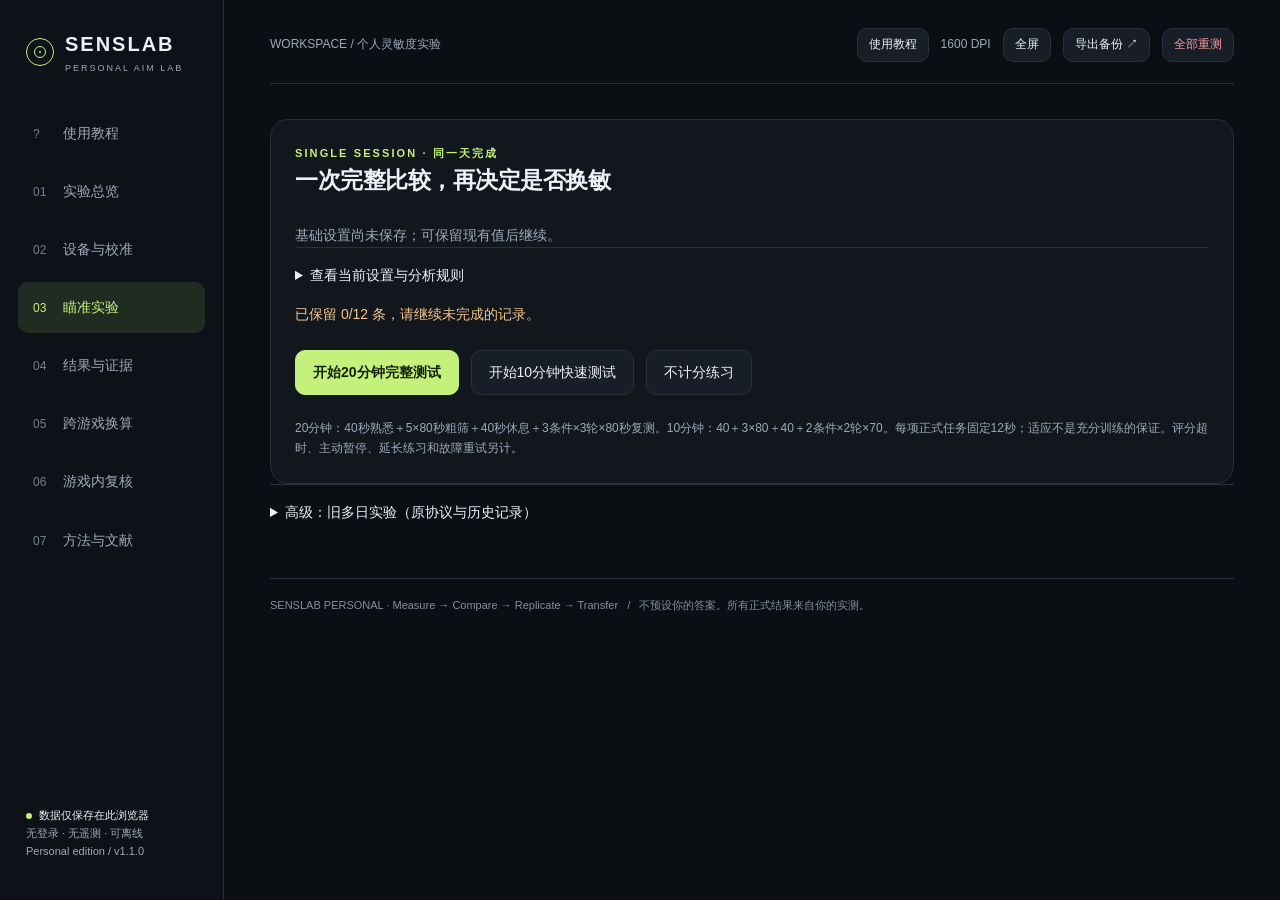
==== senslab/src/index.html @ 86f29a74 "Add single-session 10 and 20 minute SensLab comparisons" ====
<!doctype html><html lang="zh-CN"><head><meta charset="utf-8"><meta name="viewport" content="width=device-width,initial-scale=1"><meta name="description" content="个人FPS灵敏度实验室：实测鼠标输入、多任务随机对照、单次灵敏度比较与跨游戏cm/360换算。"><title>SensLab Personal · 找到你的控制区间</title><link rel="stylesheet" href="styles.css"></head><body>
<div id="storageWarning" class="storagewarn">本次数据未能写入浏览器。请立即导出备份，避免关闭页面后丢失。</div>
<div class="app"><aside class="rail"><div class="brand"><i class="brandmark"></i><div>SENSLAB<small>PERSONAL AIM LAB</small></div></div><nav class="nav" aria-label="主要导航">
<button data-view="home" class="active"><span>01</span>实验总览</button><button data-view="setup"><span>02</span>设备与校准</button><button data-view="lab"><span>03</span>瞄准实验</button><button data-view="results"><span>04</span>结果与证据</button><button data-view="convert"><span>05</span>跨游戏换算</button><button data-view="field"><span>06</span>游戏内复核</button><button data-view="methods"><span>07</span>方法与文献</button></nav><div class="railfoot"><span class="dot"></span><b>数据仅保存在此浏览器</b><br>无登录 · 无遥测 · 可离线<br>Personal edition / v1.1.0</div></aside>
<main class="main"><header class="topbar"><div>WORKSPACE <span class="muted">/</span> 个人灵敏度实验</div><div class="tools"><span id="dpiBadge">1600 DPI</span><button id="fullscreenBtn" title="改变窗口后需重新校准">全屏</button><button id="exportBtn">导出备份 ↗</button><button class="danger" data-restart-all title="清除旧测试记录，从第1条校准重新开始">全部重测</button></div></header><div id="hostingNote" class="notice warning hide"></div>
<section id="home" class="view active"><div class="eyebrow">LESS GUESSWORK. MORE CONTROL.</div><div class="hero"><div><h1>把手感，<br>变成<em>证据。</em></h1><p>保留低敏的精度，找回转向的从容。<br>用你自己的重复测量，找到兼顾微调、切换、跟枪和转身的可用范围。</p><div class="row"><button class="primary" data-go="setup">开始设备校准 <span aria-hidden="true">→</span></button><button class="ghost" data-go="methods">了解实验方法</button></div></div><div class="scene"><canvas id="preview" aria-label="第一人称瞄准任务示意"></canvas><span class="chip">FIRST-PERSON · ANGULAR TARGETS</span><span class="caption">任务场景示意 · 不代表你的成绩</span></div></div>
<div class="cards"><div class="card"><p class="tiny">01 / 实际物理灵敏度</p><div class="metric" id="homeBase">— <small>cm / 360°</small></div><p class="tiny" id="homeBaseNote">DPI不是完整的灵敏度，先测量转动距离。</p></div><div class="card"><p class="tiny">02 / 当前实验进度</p><div class="metric" id="homeDays">0 <small>有效测试日</small></div><p class="tiny" id="homePhase">尚未创建实验</p></div><div class="card"><p class="tiny">03 / 个人推荐</p><div class="metric" style="font-size:26px" id="homeRecommendation">等待实测</div><p class="tiny">不以一次高分、职业选手设置或DPI推算。</p></div></div>
<div class="card space"><div class="row" style="justify-content:space-between"><h3>从测量到长期使用</h3><span class="chip">N-OF-1 · 个人内对照</span></div><div class="step"><div class="num">01</div><div><h3>先确认输入真的一致</h3><p>尺子校准浏览器输入，比较慢快、左右及纵向移动；检测单位偏差和疑似加速。</p></div><button data-go="setup">去校准</button></div><div class="step"><div class="num">02</div><div><h3>探索 → 锁定候选 → 独立复测</h3><p>隐藏条件数值，轮换测试顺序。探索至少3天、建议5天；锁定后用本次会话内复测确认。</p></div><button data-go="lab">去实验</button></div><div class="step"><div class="num">03</div><div><h3>回到三角洲，再决定是否更换</h3><p>分别记录烽火地带和全面战场。跨游戏保留cm/360；ADS与不同FOV另做匹配和验证。</p></div><button data-go="field">去复核</button></div></div><div class="notice">这是基于研究原则的个人实验工具，不是经过独立验证的测量量表。它寻找当前设备与任务下的稳健候选，不承诺终身、所有游戏中唯一最优的数值。</div></section>
<section id="setup" class="view"><div class="eyebrow">01 / MEASURE BEFORE YOU OPTIMIZE</div><h1 class="space">设备与输入校准</h1><p class="sub">先用实际厘米把浏览器和桌面连接起来。不要把movementX直接当作硬件DPI计数。</p>
<div class="split"><div class="card"><h3>你的测试环境</h3><form id="settingsForm"><div class="formgrid"><label>鼠标DPI<input id="dpi" type="number" min="100" max="64000" value="1600" required></label><label>当前实测cm / 360°<input id="baseCm" type="number" min="8" max="160" step="0.001" placeholder="例如：实测后填写" required></label><label>实验视野数值<input id="fov" type="number" min="30" max="150" value="100" required></label><label>FOV标度<select id="fovType"><option value="horizontal">实际水平FOV</option><option value="vertical">实际垂直FOV</option><option value="h43">4:3基准水平FOV</option></select></label><label>单次舒适横向行程（cm）<input id="swipe" type="number" min="5" max="100" step="0.1" placeholder="从常用位置单侧可移动距离" required></label><label>环境备注（选填）<input id="environment" maxlength="180" placeholder="鼠标、鼠标垫、刷新率、坐姿"></label></div><p class="tiny">100°是本工具的初始实验值，不是三角洲游戏FOV的自动识别值。更换显示器、缩放、姿势或FOV，应开启新实验。</p><label class="check"><input id="swipeEstimated" type="checkbox" checked>舒适行程为估计值，仅作操作范围提示，不参与评分与候选筛除。</label><p class="tiny">缺失字段可参考历史：1600 DPI；75.2 cm/360（180°中位数37.6cm×2）；舒适行程约20cm。已有保存值优先。自然握持与弧线测量可能带来不确定性，cm/360不表示高精度标准值。</p><label class="check"><input id="baseVerified" type="checkbox" required>我已在游戏中用尺子重复确认当前cm/360，且记录的是腰射而非开镜状态。</label>
<details><summary>尚不知道cm/360？测3次再填入</summary><p>固定准星对准清晰参照物；平移鼠标完成同一转角，测量传感器对应的桌面位移。不要把回程、抬鼠标或绕弧也算进去。对180°，必须确认确切反方向；无可靠参照时测360°。</p><div class="formgrid"><label>每次转角<select id="measureAngle"><option value="360">360°</option><option value="180">180°</option><option value="90">90°（需精确角度参照）</option></select></label><label>3次距离，用逗号分隔<input id="measureDistances" placeholder="例如 22.1, 22.3, 22.2"></label></div><button type="button" id="useMeasurement">计算中位数并填入</button><p id="measureResult" class="space tiny"></p></details>
<details><summary>预先锁定分析规则</summary><p>下列权重和阈值是可解释的工程选择，不是论文给出的最优参数。创建实验后冻结，避免看到成绩再调整规则。</p><div class="weights"><label>微调 %<input id="w0" type="number" min="1" max="97" value="25"></label><label>切换 %<input id="w1" type="number" min="1" max="97" value="25"></label><label>跟枪 %<input id="w2" type="number" min="1" max="97" value="25"></label><label>转向 %<input id="w3" type="number" min="1" max="97" value="25"></label></div><div class="formgrid"><label>实用差异阈值 %<input id="margin" type="number" min="1" max="10" value="3"></label><label>单项最大可接受下降 %<input id="taskDrop" type="number" min="1" max="30" value="10"></label><label>微调命中率最大下降（百分点）<input id="accDrop" type="number" min="0" max="20" value="5"></label><label>最高可接受费力度（0–10）<input id="maxEffort" type="number" min="1" max="8" value="5"></label></div></details><div class="row space"><button class="primary" type="submit">保存环境设置</button><span id="settingsState" class="tiny muted"></span><button type="button" id="confirmDeviceUnchanged">仅备注改字：确认设备未变</button></div></form></div>
<div><div class="card"><div class="row" style="justify-content:space-between"><h3>浏览器物理校准</h3><span class="pill" id="calBadge">待完成</span></div><p class="space tiny">准备尺子和两条相距10 cm的平行标记。测试采用原始输入请求，并实测输入单位/厘米，而不是假设浏览器使用硬件counts。</p><div class="formgrid"><label>标记间距（cm）<input id="calDistance" type="number" min="5" max="30" value="10" step="0.1"></label><label>所需采样<input value="横向8次 + 纵向4次" disabled></label></div><div id="calSummary" class="notice">完整12次：横向左右、慢快各重复两次；纵向上下、慢快各一次。移动期间不要旋转鼠标，按空格开始和结束。</div><div class="row"><button class="primary" id="calibrateBtn">开始尺子校准 →</button><button class="danger" data-restart-all>全部重测</button></div><p class="tiny space">全部重测会清除校准、草稿、实验成绩和游戏复核记录，保留设备设置与换算配置。</p><p class="tiny space">可固定窗口或全屏；同一比较轮保持窗口和FOV一致。单纯改变窗口不会清除物理校准，DPI、设备或输入路径改变则需核对。若请求原始输入不受支持，只能练习，不能生成正式结论。</p></div><div class="card space"><h3>输入质量，而非“感觉一致”</h3><div class="step"><div class="tick">✓</div><p>校准重复变异和快慢差异各≤5%，且快慢操作耗时比≥1.5。</p></div><div class="step"><div class="tick">✓</div><p>未校准、非原始输入、失焦或显著卡顿的轮次不进入正式分析。</p></div><div class="step"><div class="tick">✓</div><p>系统和驱动关闭加速；网页无法证明游戏端也使用同一输入路径，仍须回游戏测量。</p></div></div></div></div><div id="setupError" class="inline-error" role="status"></div></section>
<section id="lab" class="view"><div id="singleLabRoot"></div><details id="legacyLab"><summary>高级：旧多日实验（原协议与历史记录）</summary><div class="eyebrow">02 / TEST YOUR CONTROL</div><h1 class="space">瞄准实验</h1><p class="sub">真正的第一人称转角任务。准星留在屏幕中心，鼠标转动视角，而不是二维光标点击。</p><div class="taskgrid"><div class="task"><div class="icon">⊙</div><h3>微调精度</h3><p>18个小目标<br>2°–7°角位移</p></div><div class="task"><div class="icon">⇄</div><h3>目标切换</h3><p>18个离散目标<br>15°–45°角位移</p></div><div class="task"><div class="icon">∿</div><h3>连续跟枪</h3><p>25秒连续运动<br>按实际时间加权</p></div><div class="task"><div class="icon">↶</div><h3>大角度转向</h3><p>12次获取目标<br>90° / 120° / 160°</p></div></div>
<div class="split"><div class="card"><div class="row" style="justify-content:space-between"><h3 id="labTitle">建立你的第一轮实验</h3><span class="pill" id="phaseBadge">尚未开始</span></div><p class="space tiny" id="labSummary">以你的当前值为基准，比较0.64、0.8、1、1.25、1.5625倍cm/360。数值越小，灵敏度越高。</p><div class="progress"><i id="labProgress"></i></div><div id="labNext" class="statusline"></div><label class="check"><input type="checkbox" id="sessionCheck">我确认DPI、缩放、姿势和设备未变，当前无疼痛，并会尽力但不盲目抢速度。</label><div class="row space"><button class="primary" id="runBtn">创建并开始实验 →</button><button id="practiceBtn">不计分练习</button></div><div id="labError" class="inline-error"></div></div><div class="card"><h3>测试规则</h3><p class="space tiny">每个条件先做30秒不计分适应，再完成四项任务；任务之间至少休息20秒。记录费力度及抬鼠标次数后才完成该条件。</p><p class="space tiny">每个测试日重新生成目标序列，同一天的条件使用相同序列。条件以随机起序的拉丁轮换安排；满周期可平衡出现位置，不能完全消除学习和适应偏差。</p><p class="space tiny">一整轮完成前不展示条件数值和得分。手感本身可被识别，因此这是“数值遮蔽”，不是真正双盲。</p></div></div><div class="notice warning">此处筛选的是浏览器任务上的表现，不读取游戏数据、不模拟压枪/网络延迟，也不保证直接提升胜率。发生疼痛应停止测试，不要通过更换灵敏度硬撑。</div><div class="row space"><button id="archiveBtn" class="ghost">归档当前实验，开启新实验</button><span id="archiveCount" class="tiny muted"></span></div></details></section>
<section id="results" class="view"><div id="singleResultsRoot"></div><details id="legacyResults"><summary>查看旧多日实验结果（不与单次实验合并）</summary><div class="eyebrow">03 / EVIDENCE, NOT A HIGH SCORE</div><h1 class="space">结果与证据</h1><p class="sub">只有完整会话进入分析；同一天的重复会话先合并。探索数据用于选候选，新的确认数据用于检查可重复性。</p><div class="row"><button id="showExplore">探索结果</button><button id="showConfirm">独立确认</button><button id="csvBtn">导出原始CSV</button><button id="printBtn">打印报告</button></div><div id="resultsBody" class="space"></div><div class="card space"><h3>如何读这些数字</h3><p class="space tiny">综合比值是四项指标相对当前基准的加权几何平均，1.00代表与基准相同；它不是瞄准能力的绝对分数。微调/切换/转向采用有效命中数÷总任务秒数（含失误和超时），跟枪采用落在目标内的时间比例。</p><p class="space tiny">误差线采用“按测试日配对重采样”的bootstrap区间，且对同时与基准比较的候选作Bonferroni调整。少于3日不显示区间；确认至少6个独立新测试日。区间覆盖0只表示尚未区分，不等于证明等效。</p><p class="space tiny">“近优候选”仅指通过守门条件且点估计距领先值不超过预设阈值的已测数值。不会把中间未测的所有数值都宣称为最优。</p></div></details></section>
<section id="convert" class="view"><div class="eyebrow">04 / ONE PHYSICAL REFERENCE</div><h1 class="space">跨游戏换算</h1><p class="sub">以cm/360为共同参照。相同转角需要相同桌面距离，并不保证不同FOV下的视觉速度、ADS或游戏表现完全相同。</p><div class="card"><div class="formgrid"><label>目标物理灵敏度（cm / 360°）<input id="convertCm" type="number" min="1" max="1000" step="0.001" placeholder="填入已测值或采用报告候选"></label><label>目标DPI<input id="convertDpi" type="number" min="100" max="64000" value="1600"></label></div><div id="convertTable"></div><p class="tiny">预设仅用于腰射、默认yaw与线性灵敏度标度；任何游戏更新、倍率、加速或修改yaw都可能使其失效。三角洲同时给出工具开发者参考值与实测映射；与实测不符时以后者为准。未核实游戏不填造常数。</p></div>
<div class="split space"><div class="card"><h3>任意游戏 / 三角洲：用实测建立映射</h3><p class="tiny space">在同一DPI、FOV和瞄准状态，选至少3个不同设置值，各重复测3次cm/360，填入各自中位数。范围应包围你的目标。程序在相邻点的角增益之间插值，不把非线性滑块强行当作乘法。</p><div class="formgrid"><label>配置名<input id="gameName" maxlength="60" placeholder="三角洲 · 腰射 / 红点 / 其他游戏"></label><label>测量时DPI<input id="mappingDpi" type="number" min="100" value="1600"></label><label class="full">每行：游戏内数值, 实测cm/360<textarea id="mappingSamples" placeholder="请填写自己的实测值；至少3行"></textarea></label></div><button id="saveMapping" class="primary">保存映射并换算</button><div id="mappingError" class="inline-error"></div><div id="customMaps"></div><details><summary>已知精确yaw？直接计算</summary><div class="formgrid"><label>yaw（°/count / sens）<input id="customYaw" type="number" min="0" step="any" placeholder="由游戏文档或本人实测确认"></label><label>换算结果<input id="yawResult" readonly placeholder="填写yaw后计算"></label></div><p><code>sens = 914.4 / (DPI × yaw × cm/360)</code></p></details></div>
<div class="card"><h3>ADS / 视野匹配（独立于腰射）</h3><p class="tiny space">输入真正的水平FOV，不是未经换算的游戏菜单标度。默认匹配屏幕中心的微小位移；这是几何匹配，不是“最佳开镜系数”。</p><div class="formgrid"><label>腰射实际水平FOV<input id="hipFov" type="number" min="2" max="178" value="100"></label><label>ADS实际水平FOV<input id="adsFov" type="number" min="2" max="178" value="50"></label><label>匹配位置<select id="monitorPoint"><option value="0">中心微调（0%）</option><option value="0.5">中心到边缘的50%</option><option value="1">屏幕边缘（100%）</option></select></label><label>目标ADS cm / 360°<input id="adsResult" readonly></label></div><p class="tiny">随后给该倍率单独建立实测映射。不直接输出游戏ADS乘数，因为基础灵敏度、倍率和FOV缩放的组合由游戏决定。</p><div class="divider"></div><h3>最后一步：回游戏检验</h3><div class="formgrid"><label>应用换算后，实际测得cm / 360°<input id="verifyCm" type="number" min="1" step="0.001" placeholder="重复3次后填中位数"></label><label>物理距离误差<input id="verifyOutput" readonly></label></div><p class="tiny">误差≤3%只是本工具的工程验收线，仍需判断操作是否舒服。超出时补充实测点或微调并重测，不能仅相信小数位。</p></div></div></section>
<section id="field" class="view"><div class="eyebrow">05 / VALIDATE WHERE YOU PLAY</div><h1 class="space">游戏内复核</h1><p class="sub">将腰射候选换算回游戏后，用同一装备和交战任务分别检验烽火地带、全面战场。记录有效观察，不以一局KD决定结论。</p><div class="split"><div class="card"><h3>新增一次固定时段记录</h3><form id="fieldForm"><div class="formgrid"><label>模式<select id="fieldMode"><option value="operations">三角洲 · 烽火地带</option><option value="warfare">三角洲 · 全面战场</option><option value="apex">Apex Legends</option><option value="valorant">无畏契约</option><option value="other">其他游戏</option></select></label><label>所用条件<select id="fieldCandidate" required></select></label><label>时长（分钟，至少10）<input id="fieldMinutes" type="number" min="10" max="240" value="20" required></label><label>费力度（0轻松–10极费力）<select id="fieldEffort" required></select></label><label>转向/跟枪受到行程限制（次数）<input id="fieldLimited" type="number" min="0" max="1000" required placeholder="如实记录"></label><label>远点过冲/微调困难（次数）<input id="fieldOvershoot" type="number" min="0" max="1000" required placeholder="如实记录"></label><label class="full">观察、装备与场景（选填）<textarea id="fieldNotes" maxlength="1500" placeholder="是否频繁抬鼠标；近战、中远距离；与前一条件相比；不要只填写KD"></textarea></label></div><label class="check"><input id="fieldPain" type="checkbox">本时段出现疼痛或明显不适（勾选后应停止测试）</label><button class="primary" type="submit">保存真实记录</button><div class="inline-error" id="fieldError"></div></form></div><div class="card"><h3>先约定比较方式</h3><p class="space tiny">初次使用新候选可先在靶场适应，再进入安全的正常对局。对每个候选，每种三角洲模式至少记录2个相同时长时段，分布在至少2天。交替采用AB / BA顺序；有三候选则用ABC / BCA / CAB。</p><p class="space tiny">尽量保持武器、倍率、场景类型、视野、操作姿势和休息程度一致。先看近战跟踪、远点微调、转向限制和费力度，再考虑是否长期保留。</p><div id="fieldCoverage" class="notice">尚无实验。请先完成设备校准并创建实验。</div><p class="tiny">这里是人工记录与覆盖检查，不是对游戏性能提升的自动因果验证。新增其他游戏时同样需要复核，不能从三角洲推断所有游戏都最优。</p></div></div><div id="fieldLog" class="card space"></div></section>
<section id="methods" class="view"><div class="eyebrow">06 / OPEN METHODS</div><h1 class="space">方法透明，结论有边界。</h1><p class="sub">研究支持实验原则；任务参数、筛选阈值和决策规则由本工具设计。它们不冒充某篇论文已经验证过的“灵敏度最优算法”。</p>
<div class="notice"><strong>当前默认协议：单次比较 v1。</strong>20分钟含会话内3轮复测，10分钟含2轮局部复测；粗筛不进入最终复测判断。只展示配对原始变化、范围和方向一致性，不输出95%区间或显著性。时间预算与质量门槛是工程选择。下方按日bootstrap说明只适用于“高级：旧多日实验”。</div><div class="split"><div class="card"><h3>我们实际测量什么</h3><div class="step"><div class="num">01</div><p>以尺子标定浏览器输入单位/厘米。角增益为<code>360 / (输入单位每厘米 × cm/360)</code>，横纵轴分别标定；目标与碰撞按球面夹角定义。</p></div><div class="step"><div class="num">02</div><p>同一人、同一设备、相同目标条件下比较多个灵敏度。控制顺序和多日波动，保留命中率、耗时、跟踪误差和主观费力度。</p></div><div class="step"><div class="num">03</div><p>探索后锁定最多3个条件（包括原基准），使用新数据进行6日确认。用按日配对bootstrap表示不确定性；不把几百次点击伪装成几百个独立样本。</p></div><div class="step"><div class="num">04</div><p>满足精度/单项表现/费力度守门线才考虑推荐。近优时偏好更接近原基准的值，避免为小幅噪声反复改设置。</p></div></div><div class="card"><h3>哪些结论不能推出</h3><p class="space tiny">Fitts定律有助于理解速度–精度权衡，但不能单独从它算出你的最佳DPI或cm/360。本网站不声称Fitts吞吐量就是全部FPS能力，也不把过冲次数直接变成升降灵敏度指令。</p><p class="space tiny">数值遮蔽无法消除手感识别，30秒适应不能消除长期熟练度差异。更换灵敏度的适应程度仍可能影响结果，所以需要多日复测和游戏内验证。</p><p class="space tiny">浏览器输入和显示存在事件合并、帧率及计时限制。这里的帧率不是鼠标回报率，记录时间也不是实验室级端到端延迟。原始输入请求成功仍不能替代物理校准。</p><p class="space tiny">未测试的灵敏度、其他显示设备、其他FOV与未来能力变化均在本次结论之外。领先点落在搜索边界时，应扩展范围，而不是宣称已找到全局最优。非边缘领先区域可先用约5%间隔另建细化探索，再进入新数据确认。</p><p class="space tiny">点按任务忽略目标生成后80ms（微调）/100ms（其他点按）内的点击，以防事件突发重复命中；这会限制极快反应测量，不用于判断个人反应能力。本文使用的5%、3%、6日、任务权重、目标尺寸和休息规则是预先声明的实用设计，不是普适生理阈值。相同转角映射不等于跨游戏画面手感完全相同。</p></div></div>
<div class="card space"><h3>可追溯的研究与技术依据</h3><div class="ref"><h3>01 · Mouse Sensitivity in First-Person Targeting Tasks</h3><p>Boudaoud, Spjut & Kim · IEEE Transactions on Games 15(4), 493–506 · 2023 · DOI: 10.1109/TG.2023.3293692</p><p>支持第一人称转角/物理位移表述及速度–精度权衡；实验中较优范围不是对每个玩家、所有任务的终身保证。</p><a href="https://research.nvidia.com/publication/2023-07_mouse-sensitivity-first-person-targeting-tasks" target="_blank" rel="noopener">NVIDIA Research · 作者研究页 ↗</a></div>
<div class="ref"><h3>02 · KovaaK’s aim trainer as a reliable metrics platform for assessing shooting proficiency in esports players: a pilot study</h3><p>Rogers et al. · Frontiers in Sports and Active Living · 2024 · DOI: 10.3389/fspor.2024.1309991</p><p>采用微调、较大范围甩枪、横移跟踪、掩体射击等重复测量；提醒区分可靠性、任务覆盖和实际游戏效度。本工具不是该研究的直接复刻。</p><a href="https://www.frontiersin.org/journals/sports-and-active-living/articles/10.3389/fspor.2024.1309991/full" target="_blank" rel="noopener">开放获取原文 ↗</a></div>
<div class="ref"><h3>03 · Assessment of human expertise and movement kinematics in first-person shooter games</h3><p>Donovan et al. · Frontiers in Human Neuroscience · 2022 · DOI: 10.3389/fnhum.2022.979293</p><p>研究任务要求与运动学、速度–精度表现的关系；其合并任务表现不能被Fitts定律充分刻画。因此本工具不把单一理论公式当作万能筛选器。</p><a href="https://doi.org/10.3389/fnhum.2022.979293" target="_blank" rel="noopener">研究原文 ↗</a></div>
<div class="ref"><h3>04 · Sensitivity Matcher / KovaaK’s</h3><p>作者关于yaw、360°匹配及未知游戏实测的说明。只借用转角映射原则，不在游戏中注入或自动操作。</p><a href="https://www.kovaak.com/sensitivity-matcher/" target="_blank" rel="noopener">开发者技术说明 ↗</a> · <a href="https://www.kovaaks.com/kovaaks/sens-converter/valorant" target="_blank" rel="noopener">官方换算器交叉复核 ↗</a></div>
<div class="ref"><h3>05 · Pointer Lock API / MDN</h3><p>浏览器相对移动、unadjustedMovement及支持差异。校准通过物理测量规避仅靠DPI推定movementX单位的问题。</p><a href="https://developer.mozilla.org/en-US/docs/Web/API/Pointer_Lock_API" target="_blank" rel="noopener">API文档 ↗</a></div>
<div class="ref"><h3>06 · How to Configure and Convert Your Sensitivity in Aimlabs</h3><p>Aimlabs · 2026 · 关于cm/360、手动输入DPI、游戏配置、FOV和ADS分离的官方说明。</p><a href="https://aimlabs.com/articles/aimlabs/how-to-configure-and-convert-your-sensitivity-in-aimlabs/" target="_blank" rel="noopener">Aimlabs官方说明 ↗</a></div></div>
<div class="card space"><h3>隐私、备份与复现</h3><p class="space tiny">测试、映射和统计在浏览器本地完成；无账户、分析SDK、广告或后台上传。在线托管服务仍可能记录常规访问日志。共享托管域名不是独立安全存储边界，勿记录隐私内容。隐私窗口、清理站点数据或换域名会让本地数据不可用，请定期导出JSON。导入会替换工作区，先备份当前数据。</p><div class="row space"><button id="importBtn">导入JSON备份</button><button id="sourceBtn">导出可离线网页</button><button id="resetBtn" class="ghost danger">清空本机工作区</button><input id="importFile" type="file" accept=".json,application/json" class="hide"></div><p class="space tiny">软件首次交付日期：2026-10-17。源码、统计规则和测试均可随项目保存；工具质量检查不能替代用户实际的鼠标测量。</p></div></section>
<footer class="footer">SENSLAB PERSONAL · Measure → Compare → Replicate → Transfer &nbsp; / &nbsp; 不预设你的答案。所有正式结果来自你的实测。</footer></main></div>
<div id="stage" class="stage" role="dialog" aria-modal="true" aria-label="瞄准与校准场景"><canvas id="arena"></canvas><div class="hud"><div><b id="hudTitle">实验场景</b><small id="hudDetail"></small></div><div style="text-align:right"><b id="hudRight"></b><small id="hudInput"></small></div></div><div id="stageHelp" class="stagehelp"></div><div id="veil" class="veil"><div id="modal" class="modal"></div></div></div><div id="toast" class="toast" role="status"></div>
<noscript><p>本工具需要JavaScript；未运行脚本不会生成任何测试结论。</p></noscript><script src="onboarding.js"></script><script src="core.js"></script><script src="session-core.js"></script>
<script src="session-ui.js"></script>
<script src="app.js"></script></body></html>
---- senslab/src/styles.css ----
:root{color-scheme:dark;--bg:#0b0e13;--surface:#12171e;--surface2:#171e27;--line:#27303c;--text:#eef2f7;--muted:#9ca9ba;--accent:#c3f17c;--cyan:#82cddb;--warn:#f4c58a;--bad:#fc9c9c;--radius:18px;font-family:Inter,"Segoe UI","PingFang SC","Microsoft YaHei",sans-serif}*{box-sizing:border-box}body{margin:0;background:var(--bg);color:var(--text);font-size:14px;line-height:1.65}button,input,select,textarea{font:inherit}button,a{touch-action:manipulation}button{cursor:pointer}button:disabled{opacity:.4;cursor:not-allowed}button:focus-visible,a:focus-visible,input:focus-visible,select:focus-visible,textarea:focus-visible{outline:2px solid var(--accent);outline-offset:3px}a{color:var(--cyan);text-underline-offset:4px}button{color:var(--text);background:var(--surface2);border:1px solid var(--line);border-radius:10px;padding:10px 17px;transition:background .16s,transform .16s}button:hover:not(:disabled){background:#253141}button.primary{background:var(--accent);color:#16210c;border-color:var(--accent);font-weight:650}button.primary:hover:not(:disabled){background:#d4ff99}.ghost{background:transparent}.danger{color:var(--bad)}h1,h2,h3,p{margin:0}h1{font-size:42px;letter-spacing:-1.4px;line-height:1.25;font-weight:630}h2{font-size:23px;letter-spacing:-.5px}h3{font-size:16px;font-weight:620}p{color:var(--muted)}.sub{margin:12px 0 24px;max-width:830px}.eyebrow{color:var(--accent);font-size:11px;letter-spacing:2.1px;font-weight:650;text-transform:uppercase}.app{display:grid;grid-template-columns:224px minmax(0,1fr);min-height:100vh}.rail{position:sticky;top:0;height:100vh;border-right:1px solid var(--line);padding:28px 18px;display:flex;flex-direction:column;gap:32px;background:#0e1218}.brand{display:flex;align-items:center;gap:11px;font-size:20px;font-weight:750;letter-spacing:2px;padding:0 8px}.brandmark{width:28px;height:28px;border:1px solid var(--accent);border-radius:50%;position:relative}.brandmark:before{content:'';position:absolute;inset:7px;border:1px solid var(--accent);border-radius:50%}.brandmark:after{content:'';position:absolute;inset:12px;background:var(--accent);border-radius:50%}.brand small{display:block;font-size:9px;letter-spacing:2px;color:var(--muted);font-weight:450}.nav{display:grid;gap:7px}.nav button{text-align:left;padding:13px 14px;border-color:transparent;background:transparent;color:var(--muted)}.nav button span{font-size:12px;color:#718093;display:inline-block;min-width:30px}.nav button.active{background:#202c22;color:var(--accent)}.nav button.active span{color:var(--accent)}.railfoot{margin-top:auto;padding:12px 8px;font-size:11px;color:var(--muted)}.railfoot b{color:var(--text);font-weight:500}.dot{display:inline-block;width:6px;height:6px;border-radius:50%;background:var(--accent);margin-right:7px}.main{min-width:0;padding:28px 46px 54px;max-width:1560px;width:100%;margin:0 auto}.topbar{display:flex;align-items:center;justify-content:space-between;gap:15px;border-bottom:1px solid var(--line);padding-bottom:21px;margin-bottom:35px;color:var(--muted);font-size:12px}.topbar .tools{display:flex;align-items:center;gap:12px}.topbar button{padding:6px 11px;font-size:12px}.view{display:none;animation:enter .2s ease-out}.view.active{display:block}@keyframes enter{from{opacity:0;transform:translateY(4px)}to{opacity:1;transform:none}}.hero{display:grid;grid-template-columns:1.15fr 1fr;gap:20px;align-items:center;margin:25px 0 28px}.hero h1{font-size:clamp(36px,4vw,58px);margin:14px 0 20px}.hero h1 em{font-style:normal;color:var(--accent)}.hero p{max-width:470px;line-height:1.9}.row{display:flex;gap:12px;align-items:center;flex-wrap:wrap}.hero .row{margin-top:28px}.scene{aspect-ratio:1.5;border:1px solid var(--line);border-radius:var(--radius);position:relative;overflow:hidden;background:radial-gradient(ellipse at 50% 75%,#203229 0,transparent 65%),#10161e}.scene canvas{width:100%;height:100%;display:block}.scene .caption{position:absolute;left:18px;bottom:14px;font-size:11px;color:var(--muted)}.chip{border:1px solid var(--line);border-radius:99px;padding:5px 10px;color:var(--muted);font-size:11px;white-space:nowrap}.scene .chip{position:absolute;top:16px;left:16px;background:#0c111acc}.cards{display:grid;grid-template-columns:repeat(3,1fr);gap:15px;margin:20px 0}.card{background:var(--surface);border:1px solid var(--line);border-radius:var(--radius);padding:24px}.card.flat{background:transparent}.metric{font-size:32px;font-weight:560;letter-spacing:-1px;margin:7px 0 2px;font-variant-numeric:tabular-nums}.metric small{font-size:12px;color:var(--muted);letter-spacing:0;font-weight:400}.muted{color:var(--muted)}.tiny{font-size:12px}.accent{color:var(--accent)}.warn{color:var(--warn)}.bad{color:var(--bad)}.split{display:grid;grid-template-columns:1.1fr 1fr;gap:20px}.space{margin-top:24px}.notice{padding:15px 18px;border:1px solid var(--line);border-left:3px solid var(--cyan);border-radius:10px;background:#121c23;color:var(--muted);margin:18px 0;font-size:13px}.notice.warning{border-left-color:var(--warn);background:#211e18}.step{display:flex;gap:18px;align-items:flex-start;padding:20px 0;border-bottom:1px solid var(--line)}.step:last-child{border:0}.step .num{font-family:monospace;color:var(--accent);font-size:18px;width:27px}.step p{margin-top:4px;font-size:13px}.step button{margin-left:auto;flex-shrink:0;font-size:12px}.formgrid{display:grid;grid-template-columns:1fr 1fr;gap:18px;margin:20px 0}.formgrid label{display:flex;flex-direction:column;gap:7px;color:var(--muted);font-size:12px}.full{grid-column:1/-1}input,select,textarea{width:100%;background:#0b1016;color:var(--text);padding:11px 12px;border:1px solid #354252;border-radius:9px;min-width:0}input[type=checkbox]{width:auto;accent-color:var(--accent)}textarea{resize:vertical;min-height:98px;line-height:1.7}.check{display:flex;align-items:flex-start;gap:10px;font-size:13px;color:var(--muted);margin:13px 0}.check input{margin-top:6px}.divider{border-top:1px solid var(--line);margin:24px 0}.tablewrap{overflow:auto;margin:17px 0}table{width:100%;border-collapse:collapse;white-space:nowrap;font-size:12px}th{text-align:left;color:var(--muted);font-weight:500;padding:12px;border-bottom:1px solid var(--line)}td{padding:13px 12px;border-bottom:1px solid #222b35;font-variant-numeric:tabular-nums}td.wrap{white-space:normal;min-width:150px}tr.good{background:#1b271d}.empty{padding:44px 20px;text-align:center;border:1px dashed #35404c;border-radius:16px;color:var(--muted)}.empty h3{color:var(--text);margin:12px}.progress{height:5px;background:#25303c;border-radius:5px;overflow:hidden;margin:16px 0}.progress>i{display:block;height:100%;background:var(--accent);width:0;transition:width .2s}.taskgrid{display:grid;grid-template-columns:repeat(4,1fr);gap:12px;margin:24px 0}.task{padding:18px;background:var(--surface);border:1px solid var(--line);border-radius:14px}.task .icon{font-size:23px;color:var(--cyan);margin-bottom:10px}.task p{font-size:12px;margin-top:6px}.pill{display:inline-block;background:#202c22;color:var(--accent);font-size:11px;padding:4px 9px;border-radius:6px}.stage{position:fixed;inset:0;background:#0b1119;z-index:100;display:none;touch-action:none;user-select:none}.stage.open{display:block}.stage canvas{display:block;width:100%;height:100%}.hud{position:absolute;top:22px;left:30px;right:30px;display:flex;justify-content:space-between;align-items:flex-start;pointer-events:none}.hud b{font-size:18px;display:block}.hud small{color:var(--muted)}.stagehelp{position:absolute;bottom:25px;left:0;right:0;text-align:center;color:var(--muted);font-size:12px;pointer-events:none}.veil{position:absolute;inset:0;display:grid;place-items:center;background:#070c13d9;padding:20px;backdrop-filter:blur(5px)}.modal{background:#141c26;border:1px solid #354150;border-radius:22px;padding:32px;max-width:560px;width:100%;max-height:95vh;overflow:auto}.modal h2{margin-bottom:12px}.modal p{font-size:13px;margin-bottom:14px}.big{font-size:54px;letter-spacing:-2px;color:var(--accent);line-height:1.2;margin:16px 0;font-variant-numeric:tabular-nums}.statusline{font-size:12px;color:var(--muted);margin:14px 0}.toast{position:fixed;right:24px;bottom:24px;z-index:300;max-width:480px;padding:15px 21px;background:#25332a;border:1px solid #57714a;border-radius:13px;box-shadow:0 10px 30px #0008;display:none}.storagewarn{display:none;background:#5c2424;color:white;padding:12px;position:sticky;top:0;z-index:90}.reportchart{width:100%;height:auto;min-height:160px;display:block}.ref{padding:19px 0;border-bottom:1px solid var(--line)}.ref h3{font-size:14px}.ref p{font-size:12px;margin:8px 0}.ref small{color:var(--muted)}details{border-top:1px solid var(--line);padding:16px 0}summary{cursor:pointer;color:var(--text);font-weight:550}details p{margin:12px 0;font-size:13px}code{font-family:ui-monospace,Consolas,monospace;color:var(--cyan);font-size:.95em}.hide{display:none!important}.footer{color:#8190a0;font-size:11px;border-top:1px solid var(--line);margin-top:38px;padding-top:17px}.tick{font-family:monospace;color:var(--accent)}.weights{display:grid;grid-template-columns:repeat(4,1fr);gap:10px}.weights input{padding:8px}.inline-error{color:var(--bad);min-height:22px;font-size:13px;margin-top:12px}.compact{padding:16px}.logcard{padding:14px 0;border-bottom:1px solid var(--line)}.logcard p{font-size:12px}.board{margin-top:18px;display:grid;gap:12px}.legend{display:flex;gap:16px;font-size:11px;color:var(--muted);flex-wrap:wrap}.kbd{font-family:monospace;background:#263344;padding:2px 6px;border-radius:4px;color:var(--text)}
@media(min-width:1550px){.main{padding-left:66px;padding-right:66px}}@media(max-width:1050px){.app{grid-template-columns:180px minmax(0,1fr)}.main{padding:24px}.hero{grid-template-columns:1fr}.hero .scene{display:none}.split{grid-template-columns:1fr}.taskgrid{grid-template-columns:1fr 1fr}.rail{padding:22px 10px}.brand{font-size:17px}}@media(max-width:700px){.app{display:block}.rail{position:static;width:100%;height:auto;padding:18px;gap:14px}.railfoot{display:none}.nav{display:flex;overflow:auto;gap:5px}.nav button{white-space:nowrap;padding:8px}.nav button span{display:none}.main{padding:20px 18px}.topbar{margin-bottom:24px}.topbar .tools span{display:none}.cards{grid-template-columns:1fr}.card{padding:20px}.formgrid{grid-template-columns:1fr}.hero h1{font-size:38px}.hero{margin:15px 0}.step button{display:none}.metric{font-size:28px}.weights{grid-template-columns:1fr 1fr}.taskgrid{grid-template-columns:1fr 1fr}h1{font-size:32px}.hud{left:15px;right:15px}.modal{padding:24px}}
@media(prefers-reduced-motion:reduce){*{animation:none!important;transition:none!important}}
@media print{.rail,.topbar,.footer,button,.stage,.toast{display:none!important}.app{display:block}.main{padding:0;max-width:none}.view{display:none!important}#results{display:block!important}body{background:white;color:black}.card,.notice{background:white;color:black;border-color:#aaa}.muted,p,th{color:#333}tr.good{background:#eee}.cards{grid-template-columns:repeat(3,1fr)}}
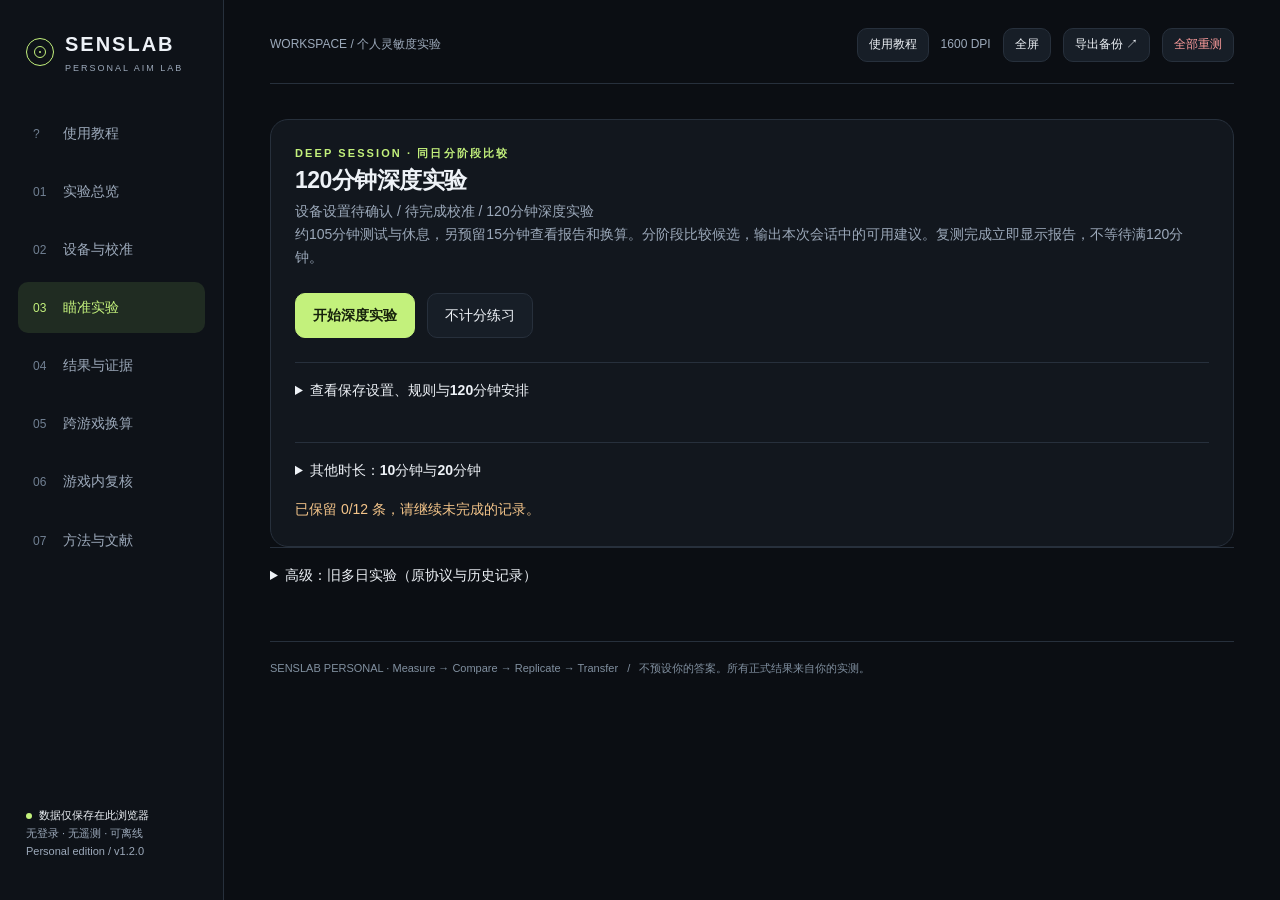
==== commit e571fe00: "Add default 120-minute SensLab deep session protocol" ====
--- a/senslab/src/index.html
+++ b/senslab/src/index.html
@@ -1,13 +1,13 @@
-<!doctype html><html lang="zh-CN"><head><meta charset="utf-8"><meta name="viewport" content="width=device-width,initial-scale=1"><meta name="description" content="个人FPS灵敏度实验室：实测鼠标输入、多任务随机对照、单次灵敏度比较与跨游戏cm/360换算。"><title>SensLab Personal · 找到你的控制区间</title><link rel="stylesheet" href="styles.css"></head><body>
+<!doctype html><html lang="zh-CN"><head><meta charset="utf-8"><meta name="viewport" content="width=device-width,initial-scale=1"><meta name="description" content="个人FPS灵敏度实验室：实测鼠标输入、多任务随机对照、120分钟深度比较与跨游戏cm/360换算。"><title>SensLab Personal · 找到你的控制区间</title><link rel="stylesheet" href="styles.css"></head><body>
 <div id="storageWarning" class="storagewarn">本次数据未能写入浏览器。请立即导出备份，避免关闭页面后丢失。</div>
 <div class="app"><aside class="rail"><div class="brand"><i class="brandmark"></i><div>SENSLAB<small>PERSONAL AIM LAB</small></div></div><nav class="nav" aria-label="主要导航">
-<button data-view="home" class="active"><span>01</span>实验总览</button><button data-view="setup"><span>02</span>设备与校准</button><button data-view="lab"><span>03</span>瞄准实验</button><button data-view="results"><span>04</span>结果与证据</button><button data-view="convert"><span>05</span>跨游戏换算</button><button data-view="field"><span>06</span>游戏内复核</button><button data-view="methods"><span>07</span>方法与文献</button></nav><div class="railfoot"><span class="dot"></span><b>数据仅保存在此浏览器</b><br>无登录 · 无遥测 · 可离线<br>Personal edition / v1.1.0</div></aside>
-<main class="main"><header class="topbar"><div>WORKSPACE <span class="muted">/</span> 个人灵敏度实验</div><div class="tools"><span id="dpiBadge">1600 DPI</span><button id="fullscreenBtn" title="改变窗口后需重新校准">全屏</button><button id="exportBtn">导出备份 ↗</button><button class="danger" data-restart-all title="清除旧测试记录，从第1条校准重新开始">全部重测</button></div></header><div id="hostingNote" class="notice warning hide"></div>
-<section id="home" class="view active"><div class="eyebrow">LESS GUESSWORK. MORE CONTROL.</div><div class="hero"><div><h1>把手感，<br>变成<em>证据。</em></h1><p>保留低敏的精度，找回转向的从容。<br>用你自己的重复测量，找到兼顾微调、切换、跟枪和转身的可用范围。</p><div class="row"><button class="primary" data-go="setup">开始设备校准 <span aria-hidden="true">→</span></button><button class="ghost" data-go="methods">了解实验方法</button></div></div><div class="scene"><canvas id="preview" aria-label="第一人称瞄准任务示意"></canvas><span class="chip">FIRST-PERSON · ANGULAR TARGETS</span><span class="caption">任务场景示意 · 不代表你的成绩</span></div></div>
+<button data-view="home" class="active"><span>01</span>实验总览</button><button data-view="setup"><span>02</span>设备与校准</button><button data-view="lab"><span>03</span>瞄准实验</button><button data-view="results"><span>04</span>结果与证据</button><button data-view="convert"><span>05</span>跨游戏换算</button><button data-view="field"><span>06</span>游戏内复核</button><button data-view="methods"><span>07</span>方法与文献</button></nav><div class="railfoot"><span class="dot"></span><b>数据仅保存在此浏览器</b><br>无登录 · 无遥测 · 可离线<br>Personal edition / v1.2.0</div></aside>
+<main class="main"><header class="topbar"><div>WORKSPACE <span class="muted">/</span> 个人灵敏度实验</div><div class="tools"><span id="dpiBadge">1600 DPI</span><button id="fullscreenBtn" title="改变窗口会暂停当前任务；物理校准保留">全屏</button><button id="exportBtn">导出备份 ↗</button><button class="danger" data-restart-all title="清除旧测试记录，从第1条校准重新开始">全部重测</button></div></header><div id="hostingNote" class="notice warning hide"></div>
+<section id="home" class="view active"><div class="eyebrow">LESS GUESSWORK. MORE CONTROL.</div><div class="hero"><div><h1>把手感，<br>变成<em>证据。</em></h1><p>比较不同灵敏度，兼顾精度与转向。<br>用你自己的重复测量，找到兼顾微调、切换、跟枪和转身的可用范围。</p><div class="row"><button class="primary" data-go="lab">进入深度实验 <span aria-hidden="true">→</span></button><button class="ghost" data-go="methods">了解实验方法</button></div></div><div class="scene"><canvas id="preview" aria-label="第一人称瞄准任务示意"></canvas><span class="chip">FIRST-PERSON · ANGULAR TARGETS</span><span class="caption">任务场景示意 · 不代表你的成绩</span></div></div>
 <div class="cards"><div class="card"><p class="tiny">01 / 实际物理灵敏度</p><div class="metric" id="homeBase">— <small>cm / 360°</small></div><p class="tiny" id="homeBaseNote">DPI不是完整的灵敏度，先测量转动距离。</p></div><div class="card"><p class="tiny">02 / 当前实验进度</p><div class="metric" id="homeDays">0 <small>有效测试日</small></div><p class="tiny" id="homePhase">尚未创建实验</p></div><div class="card"><p class="tiny">03 / 个人推荐</p><div class="metric" style="font-size:26px" id="homeRecommendation">等待实测</div><p class="tiny">不以一次高分、职业选手设置或DPI推算。</p></div></div>
-<div class="card space"><div class="row" style="justify-content:space-between"><h3>从测量到长期使用</h3><span class="chip">N-OF-1 · 个人内对照</span></div><div class="step"><div class="num">01</div><div><h3>先确认输入真的一致</h3><p>尺子校准浏览器输入，比较慢快、左右及纵向移动；检测单位偏差和疑似加速。</p></div><button data-go="setup">去校准</button></div><div class="step"><div class="num">02</div><div><h3>探索 → 锁定候选 → 独立复测</h3><p>隐藏条件数值，轮换测试顺序。探索至少3天、建议5天；锁定后用本次会话内复测确认。</p></div><button data-go="lab">去实验</button></div><div class="step"><div class="num">03</div><div><h3>回到三角洲，再决定是否更换</h3><p>分别记录烽火地带和全面战场。跨游戏保留cm/360；ADS与不同FOV另做匹配和验证。</p></div><button data-go="field">去复核</button></div></div><div class="notice">这是基于研究原则的个人实验工具，不是经过独立验证的测量量表。它寻找当前设备与任务下的稳健候选，不承诺终身、所有游戏中唯一最优的数值。</div></section>
+<div class="card space"><div class="row" style="justify-content:space-between"><h3>从测量到长期使用</h3><span class="chip">N-OF-1 · 个人内对照</span></div><div class="step"><div class="num">01</div><div><h3>先确认输入真的一致</h3><p>尺子校准浏览器输入，比较慢快、左右及纵向移动；检测单位偏差和疑似加速。</p></div><button data-go="setup">去校准</button></div><div class="step"><div class="num">02</div><div><h3>粗筛 → 锁定候选 → 同日配对复测</h3><p>隐藏条件数值，平衡条件与任务顺序。一次完成分阶段比较，复测后立即生成报告；原多日模式单独保留。</p></div><button data-go="lab">去实验</button></div><div class="step"><div class="num">03</div><div><h3>回到三角洲，再决定是否更换</h3><p>分别记录烽火地带和全面战场。跨游戏保留cm/360；ADS与不同FOV另做匹配和验证。</p></div><button data-go="field">去复核</button></div></div><div class="notice">这是基于研究原则的个人实验工具，不是经过独立验证的测量量表。它寻找当前设备与任务下的稳健候选，不承诺终身、所有游戏中唯一最优的数值。</div></section>
 <section id="setup" class="view"><div class="eyebrow">01 / MEASURE BEFORE YOU OPTIMIZE</div><h1 class="space">设备与输入校准</h1><p class="sub">先用实际厘米把浏览器和桌面连接起来。不要把movementX直接当作硬件DPI计数。</p>
-<div class="split"><div class="card"><h3>你的测试环境</h3><form id="settingsForm"><div class="formgrid"><label>鼠标DPI<input id="dpi" type="number" min="100" max="64000" value="1600" required></label><label>当前实测cm / 360°<input id="baseCm" type="number" min="8" max="160" step="0.001" placeholder="例如：实测后填写" required></label><label>实验视野数值<input id="fov" type="number" min="30" max="150" value="100" required></label><label>FOV标度<select id="fovType"><option value="horizontal">实际水平FOV</option><option value="vertical">实际垂直FOV</option><option value="h43">4:3基准水平FOV</option></select></label><label>单次舒适横向行程（cm）<input id="swipe" type="number" min="5" max="100" step="0.1" placeholder="从常用位置单侧可移动距离" required></label><label>环境备注（选填）<input id="environment" maxlength="180" placeholder="鼠标、鼠标垫、刷新率、坐姿"></label></div><p class="tiny">100°是本工具的初始实验值，不是三角洲游戏FOV的自动识别值。更换显示器、缩放、姿势或FOV，应开启新实验。</p><label class="check"><input id="swipeEstimated" type="checkbox" checked>舒适行程为估计值，仅作操作范围提示，不参与评分与候选筛除。</label><p class="tiny">缺失字段可参考历史：1600 DPI；75.2 cm/360（180°中位数37.6cm×2）；舒适行程约20cm。已有保存值优先。自然握持与弧线测量可能带来不确定性，cm/360不表示高精度标准值。</p><label class="check"><input id="baseVerified" type="checkbox" required>我已在游戏中用尺子重复确认当前cm/360，且记录的是腰射而非开镜状态。</label>
+<div class="split"><div class="card"><h3>你的测试环境</h3><form id="settingsForm"><div class="formgrid"><label>鼠标DPI<input id="dpi" type="number" min="100" max="64000" value="1600" required></label><label>当前实测cm / 360°<input id="baseCm" type="number" min="8" max="160" step="0.001" placeholder="例如：实测后填写" required></label><label>实验视野数值<input id="fov" type="number" min="30" max="150" value="100" required></label><label>FOV标度<select id="fovType"><option value="horizontal">实际水平FOV</option><option value="vertical">实际垂直FOV</option><option value="h43">4:3基准水平FOV</option></select></label><label>单次舒适横向行程（cm）<input id="swipe" type="number" min="5" max="100" step="0.1" placeholder="从常用位置单侧可移动距离" required></label><label>环境备注（选填）<input id="environment" maxlength="180" placeholder="鼠标、鼠标垫、刷新率、坐姿"></label></div><p class="tiny">100°是本工具的初始实验值，不是三角洲游戏FOV的自动识别值。窗口或FOV变化影响视觉可比性；DPI、设备与输入路径变化另行核对物理校准。正在进行的实验使用冻结视野，环境变化先暂停并提供恢复选项。</p><label class="check"><input id="swipeEstimated" type="checkbox" checked>舒适行程为估计值，仅作操作范围提示，不参与评分与候选筛除。</label><p class="tiny">缺失字段可参考历史：1600 DPI；75.2 cm/360（180°中位数37.6cm×2）；舒适行程约20cm。已有保存值优先。自然握持与弧线测量可能带来不确定性，cm/360不表示高精度标准值。</p><label class="check"><input id="baseVerified" type="checkbox" required>我已在游戏中用尺子重复确认当前cm/360，且记录的是腰射而非开镜状态。</label>
 <details><summary>尚不知道cm/360？测3次再填入</summary><p>固定准星对准清晰参照物；平移鼠标完成同一转角，测量传感器对应的桌面位移。不要把回程、抬鼠标或绕弧也算进去。对180°，必须确认确切反方向；无可靠参照时测360°。</p><div class="formgrid"><label>每次转角<select id="measureAngle"><option value="360">360°</option><option value="180">180°</option><option value="90">90°（需精确角度参照）</option></select></label><label>3次距离，用逗号分隔<input id="measureDistances" placeholder="例如 22.1, 22.3, 22.2"></label></div><button type="button" id="useMeasurement">计算中位数并填入</button><p id="measureResult" class="space tiny"></p></details>
 <details><summary>预先锁定分析规则</summary><p>下列权重和阈值是可解释的工程选择，不是论文给出的最优参数。创建实验后冻结，避免看到成绩再调整规则。</p><div class="weights"><label>微调 %<input id="w0" type="number" min="1" max="97" value="25"></label><label>切换 %<input id="w1" type="number" min="1" max="97" value="25"></label><label>跟枪 %<input id="w2" type="number" min="1" max="97" value="25"></label><label>转向 %<input id="w3" type="number" min="1" max="97" value="25"></label></div><div class="formgrid"><label>实用差异阈值 %<input id="margin" type="number" min="1" max="10" value="3"></label><label>单项最大可接受下降 %<input id="taskDrop" type="number" min="1" max="30" value="10"></label><label>微调命中率最大下降（百分点）<input id="accDrop" type="number" min="0" max="20" value="5"></label><label>最高可接受费力度（0–10）<input id="maxEffort" type="number" min="1" max="8" value="5"></label></div></details><div class="row space"><button class="primary" type="submit">保存环境设置</button><span id="settingsState" class="tiny muted"></span><button type="button" id="confirmDeviceUnchanged">仅备注改字：确认设备未变</button></div></form></div>
 <div><div class="card"><div class="row" style="justify-content:space-between"><h3>浏览器物理校准</h3><span class="pill" id="calBadge">待完成</span></div><p class="space tiny">准备尺子和两条相距10 cm的平行标记。测试采用原始输入请求，并实测输入单位/厘米，而不是假设浏览器使用硬件counts。</p><div class="formgrid"><label>标记间距（cm）<input id="calDistance" type="number" min="5" max="30" value="10" step="0.1"></label><label>所需采样<input value="横向8次 + 纵向4次" disabled></label></div><div id="calSummary" class="notice">完整12次：横向左右、慢快各重复两次；纵向上下、慢快各一次。移动期间不要旋转鼠标，按空格开始和结束。</div><div class="row"><button class="primary" id="calibrateBtn">开始尺子校准 →</button><button class="danger" data-restart-all>全部重测</button></div><p class="tiny space">全部重测会清除校准、草稿、实验成绩和游戏复核记录，保留设备设置与换算配置。</p><p class="tiny space">可固定窗口或全屏；同一比较轮保持窗口和FOV一致。单纯改变窗口不会清除物理校准，DPI、设备或输入路径改变则需核对。若请求原始输入不受支持，只能练习，不能生成正式结论。</p></div><div class="card space"><h3>输入质量，而非“感觉一致”</h3><div class="step"><div class="tick">✓</div><p>校准重复变异和快慢差异各≤5%，且快慢操作耗时比≥1.5。</p></div><div class="step"><div class="tick">✓</div><p>未校准、非原始输入、失焦或显著卡顿的轮次不进入正式分析。</p></div><div class="step"><div class="tick">✓</div><p>系统和驱动关闭加速；网页无法证明游戏端也使用同一输入路径，仍须回游戏测量。</p></div></div></div></div><div id="setupError" class="inline-error" role="status"></div></section>
@@ -19,7 +19,7 @@
 <div class="card"><h3>ADS / 视野匹配（独立于腰射）</h3><p class="tiny space">输入真正的水平FOV，不是未经换算的游戏菜单标度。默认匹配屏幕中心的微小位移；这是几何匹配，不是“最佳开镜系数”。</p><div class="formgrid"><label>腰射实际水平FOV<input id="hipFov" type="number" min="2" max="178" value="100"></label><label>ADS实际水平FOV<input id="adsFov" type="number" min="2" max="178" value="50"></label><label>匹配位置<select id="monitorPoint"><option value="0">中心微调（0%）</option><option value="0.5">中心到边缘的50%</option><option value="1">屏幕边缘（100%）</option></select></label><label>目标ADS cm / 360°<input id="adsResult" readonly></label></div><p class="tiny">随后给该倍率单独建立实测映射。不直接输出游戏ADS乘数，因为基础灵敏度、倍率和FOV缩放的组合由游戏决定。</p><div class="divider"></div><h3>最后一步：回游戏检验</h3><div class="formgrid"><label>应用换算后，实际测得cm / 360°<input id="verifyCm" type="number" min="1" step="0.001" placeholder="重复3次后填中位数"></label><label>物理距离误差<input id="verifyOutput" readonly></label></div><p class="tiny">误差≤3%只是本工具的工程验收线，仍需判断操作是否舒服。超出时补充实测点或微调并重测，不能仅相信小数位。</p></div></div></section>
 <section id="field" class="view"><div class="eyebrow">05 / VALIDATE WHERE YOU PLAY</div><h1 class="space">游戏内复核</h1><p class="sub">将腰射候选换算回游戏后，用同一装备和交战任务分别检验烽火地带、全面战场。记录有效观察，不以一局KD决定结论。</p><div class="split"><div class="card"><h3>新增一次固定时段记录</h3><form id="fieldForm"><div class="formgrid"><label>模式<select id="fieldMode"><option value="operations">三角洲 · 烽火地带</option><option value="warfare">三角洲 · 全面战场</option><option value="apex">Apex Legends</option><option value="valorant">无畏契约</option><option value="other">其他游戏</option></select></label><label>所用条件<select id="fieldCandidate" required></select></label><label>时长（分钟，至少10）<input id="fieldMinutes" type="number" min="10" max="240" value="20" required></label><label>费力度（0轻松–10极费力）<select id="fieldEffort" required></select></label><label>转向/跟枪受到行程限制（次数）<input id="fieldLimited" type="number" min="0" max="1000" required placeholder="如实记录"></label><label>远点过冲/微调困难（次数）<input id="fieldOvershoot" type="number" min="0" max="1000" required placeholder="如实记录"></label><label class="full">观察、装备与场景（选填）<textarea id="fieldNotes" maxlength="1500" placeholder="是否频繁抬鼠标；近战、中远距离；与前一条件相比；不要只填写KD"></textarea></label></div><label class="check"><input id="fieldPain" type="checkbox">本时段出现疼痛或明显不适（勾选后应停止测试）</label><button class="primary" type="submit">保存真实记录</button><div class="inline-error" id="fieldError"></div></form></div><div class="card"><h3>先约定比较方式</h3><p class="space tiny">初次使用新候选可先在靶场适应，再进入安全的正常对局。对每个候选，每种三角洲模式至少记录2个相同时长时段，分布在至少2天。交替采用AB / BA顺序；有三候选则用ABC / BCA / CAB。</p><p class="space tiny">尽量保持武器、倍率、场景类型、视野、操作姿势和休息程度一致。先看近战跟踪、远点微调、转向限制和费力度，再考虑是否长期保留。</p><div id="fieldCoverage" class="notice">尚无实验。请先完成设备校准并创建实验。</div><p class="tiny">这里是人工记录与覆盖检查，不是对游戏性能提升的自动因果验证。新增其他游戏时同样需要复核，不能从三角洲推断所有游戏都最优。</p></div></div><div id="fieldLog" class="card space"></div></section>
 <section id="methods" class="view"><div class="eyebrow">06 / OPEN METHODS</div><h1 class="space">方法透明，结论有边界。</h1><p class="sub">研究支持实验原则；任务参数、筛选阈值和决策规则由本工具设计。它们不冒充某篇论文已经验证过的“灵敏度最优算法”。</p>
-<div class="notice"><strong>当前默认协议：单次比较 v1。</strong>20分钟含会话内3轮复测，10分钟含2轮局部复测；粗筛不进入最终复测判断。只展示配对原始变化、范围和方向一致性，不输出95%区间或显著性。时间预算与质量门槛是工程选择。下方按日bootstrap说明只适用于“高级：旧多日实验”。</div><div class="split"><div class="card"><h3>我们实际测量什么</h3><div class="step"><div class="num">01</div><p>以尺子标定浏览器输入单位/厘米。角增益为<code>360 / (输入单位每厘米 × cm/360)</code>，横纵轴分别标定；目标与碰撞按球面夹角定义。</p></div><div class="step"><div class="num">02</div><p>同一人、同一设备、相同目标条件下比较多个灵敏度。控制顺序和多日波动，保留命中率、耗时、跟踪误差和主观费力度。</p></div><div class="step"><div class="num">03</div><p>探索后锁定最多3个条件（包括原基准），使用新数据进行6日确认。用按日配对bootstrap表示不确定性；不把几百次点击伪装成几百个独立样本。</p></div><div class="step"><div class="num">04</div><p>满足精度/单项表现/费力度守门线才考虑推荐。近优时偏好更接近原基准的值，避免为小幅噪声反复改设置。</p></div></div><div class="card"><h3>哪些结论不能推出</h3><p class="space tiny">Fitts定律有助于理解速度–精度权衡，但不能单独从它算出你的最佳DPI或cm/360。本网站不声称Fitts吞吐量就是全部FPS能力，也不把过冲次数直接变成升降灵敏度指令。</p><p class="space tiny">数值遮蔽无法消除手感识别，30秒适应不能消除长期熟练度差异。更换灵敏度的适应程度仍可能影响结果，所以需要多日复测和游戏内验证。</p><p class="space tiny">浏览器输入和显示存在事件合并、帧率及计时限制。这里的帧率不是鼠标回报率，记录时间也不是实验室级端到端延迟。原始输入请求成功仍不能替代物理校准。</p><p class="space tiny">未测试的灵敏度、其他显示设备、其他FOV与未来能力变化均在本次结论之外。领先点落在搜索边界时，应扩展范围，而不是宣称已找到全局最优。非边缘领先区域可先用约5%间隔另建细化探索，再进入新数据确认。</p><p class="space tiny">点按任务忽略目标生成后80ms（微调）/100ms（其他点按）内的点击，以防事件突发重复命中；这会限制极快反应测量，不用于判断个人反应能力。本文使用的5%、3%、6日、任务权重、目标尺寸和休息规则是预先声明的实用设计，不是普适生理阈值。相同转角映射不等于跨游戏画面手感完全相同。</p></div></div>
+<div class="notice"><strong>当前默认协议：120分钟深度实验 v2。</strong>15分钟准备预算＋35分钟粗筛＋10分钟休息＋45分钟同日配对复测；复测结束立即解锁报告，另预留15分钟阅读换算。准备核对可提前确认，额外适应与中断另计。两候选分支改为4轮40分钟；无可比较候选时解释不足并结束。10/20分钟 v1 继续保留。粗筛不进入最终判断；展示每轮变化、中位数、观察范围和一致性，不输出95%区间或显著性。所有时长、倍率和门槛是工程选择，不是论文验证的标准流程。下方按日bootstrap说明只适用于“高级：旧多日实验”。</div><div class="split"><div class="card"><h3>我们实际测量什么</h3><div class="step"><div class="num">01</div><p>以尺子标定浏览器输入单位/厘米。角增益为<code>360 / (输入单位每厘米 × cm/360)</code>，横纵轴分别标定；目标与碰撞按球面夹角定义。</p></div><div class="step"><div class="num">02</div><p>同一人、同一设备、相同目标条件下比较多个灵敏度。在单次会话内平衡顺序，保留命中率、耗时、跟踪误差和主观费力度；这不能完全消除练习和疲劳。</p></div><div class="step"><div class="num">03</div><p>粗筛后锁定最多3个条件（包括原基准），用全新序列做同日配对复测。三条件三轮拉丁方，或两条件四轮AB/BA/BA/AB；只用新复测成绩判断，不把点击或帧当独立样本。旧多日模式单独保留。</p></div><div class="step"><div class="num">04</div><p>满足精度/单项表现/费力度守门线才考虑推荐。近优时偏好更接近原基准的值，避免为小幅噪声反复改设置。</p></div></div><div class="card"><h3>哪些结论不能推出</h3><p class="space tiny">Fitts定律有助于理解速度–精度权衡，但不能单独从它算出你的最佳DPI或cm/360。本网站不声称Fitts吞吐量就是全部FPS能力，也不把过冲次数直接变成升降灵敏度指令。</p><p class="space tiny">数值遮蔽无法消除手感识别；180秒或60秒预设适应也不保证消除长期熟练度差异。同日复测不是跨日独立验证，建议回到日常游戏试用。</p><p class="space tiny">浏览器输入和显示存在事件合并、帧率及计时限制。这里的帧率不是鼠标回报率，记录时间也不是实验室级端到端延迟。原始输入请求成功仍不能替代物理校准。</p><p class="space tiny">未测试的灵敏度、其他显示设备、其他FOV与未来能力变化均在本次结论之外。领先点落在搜索边界时，范围外尚未测试；扩展只能另开可选实验，不自动延长本次或外推最优点。</p><p class="space tiny">单次模式的有效时长、最低点击数、卡顿线和点按防重复规则在协议中预先声明，均为工程质检。过早点击仍计射击次数；按住鼠标不生成额外命中。规则会限制极快反应测量，不用于判断个人反应能力。用户已保存权重与实用门槛在实验开始前冻结，不是普适生理阈值。相同转角映射不等于跨游戏画面手感完全相同。</p></div></div>
 <div class="card space"><h3>可追溯的研究与技术依据</h3><div class="ref"><h3>01 · Mouse Sensitivity in First-Person Targeting Tasks</h3><p>Boudaoud, Spjut & Kim · IEEE Transactions on Games 15(4), 493–506 · 2023 · DOI: 10.1109/TG.2023.3293692</p><p>支持第一人称转角/物理位移表述及速度–精度权衡；实验中较优范围不是对每个玩家、所有任务的终身保证。</p><a href="https://research.nvidia.com/publication/2023-07_mouse-sensitivity-first-person-targeting-tasks" target="_blank" rel="noopener">NVIDIA Research · 作者研究页 ↗</a></div>
 <div class="ref"><h3>02 · KovaaK’s aim trainer as a reliable metrics platform for assessing shooting proficiency in esports players: a pilot study</h3><p>Rogers et al. · Frontiers in Sports and Active Living · 2024 · DOI: 10.3389/fspor.2024.1309991</p><p>采用微调、较大范围甩枪、横移跟踪、掩体射击等重复测量；提醒区分可靠性、任务覆盖和实际游戏效度。本工具不是该研究的直接复刻。</p><a href="https://www.frontiersin.org/journals/sports-and-active-living/articles/10.3389/fspor.2024.1309991/full" target="_blank" rel="noopener">开放获取原文 ↗</a></div>
 <div class="ref"><h3>03 · Assessment of human expertise and movement kinematics in first-person shooter games</h3><p>Donovan et al. · Frontiers in Human Neuroscience · 2022 · DOI: 10.3389/fnhum.2022.979293</p><p>研究任务要求与运动学、速度–精度表现的关系；其合并任务表现不能被Fitts定律充分刻画。因此本工具不把单一理论公式当作万能筛选器。</p><a href="https://doi.org/10.3389/fnhum.2022.979293" target="_blank" rel="noopener">研究原文 ↗</a></div>
